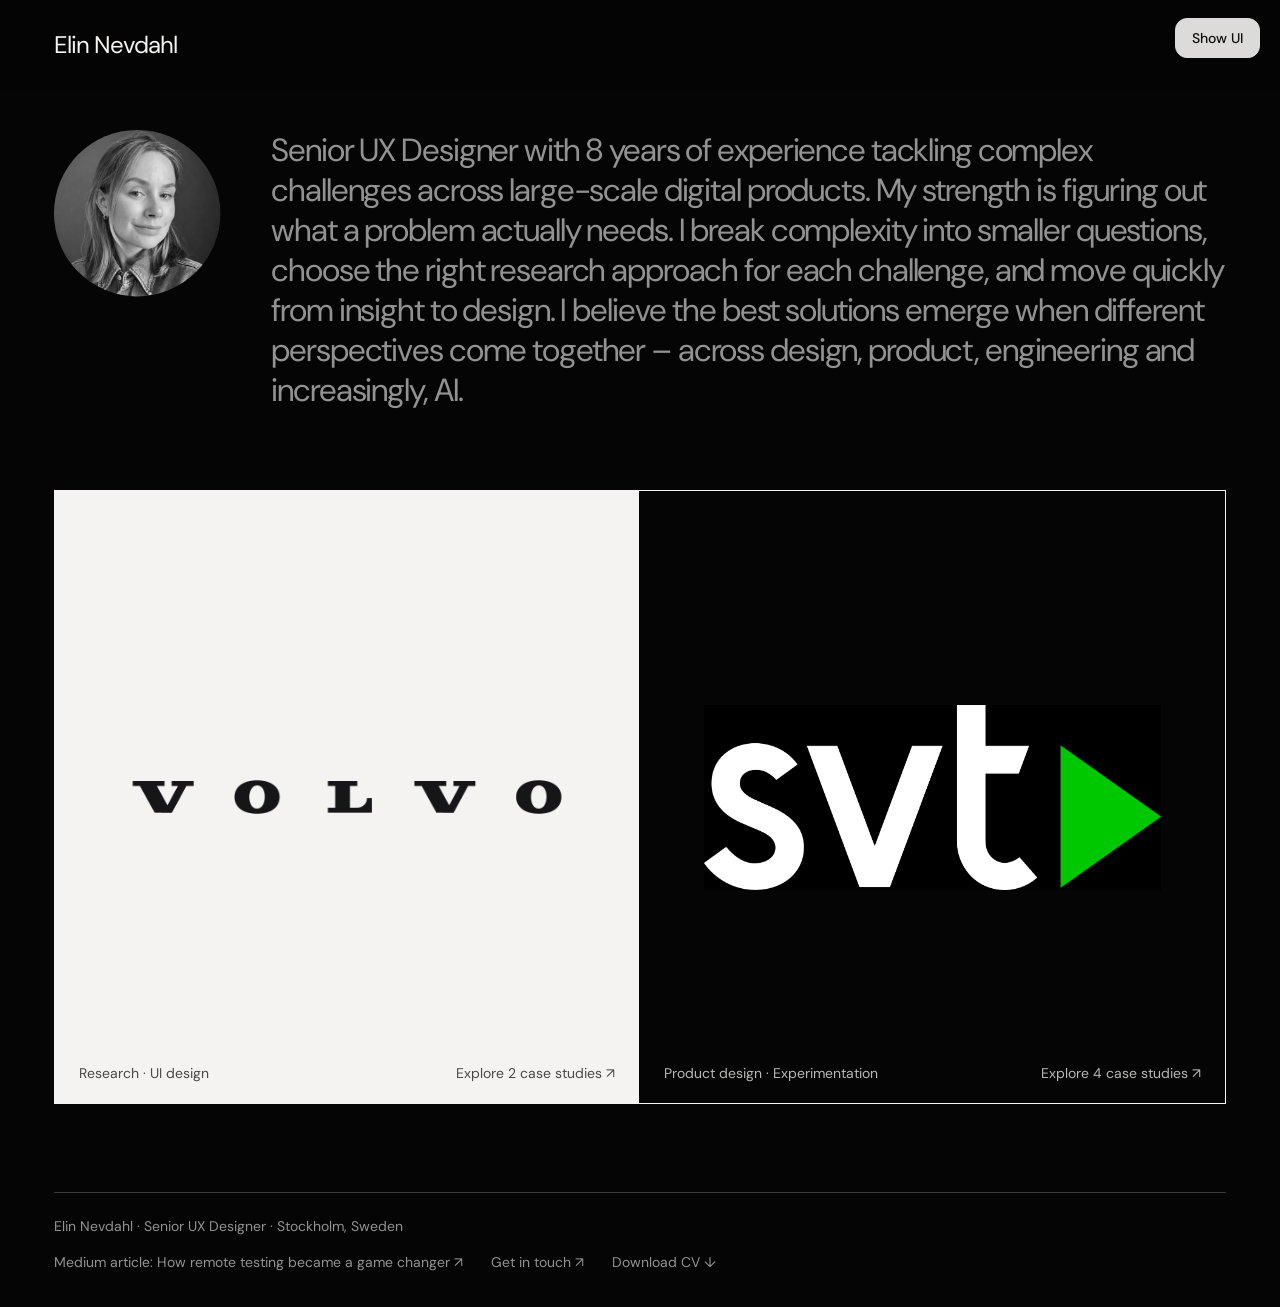
==== index.html @ b466ad53 "Add portfolio" ====
<!doctype html>
<html lang="en">
<head>
  <meta charset="utf-8" />
  <meta name="viewport" content="width=device-width, initial-scale=1" />
  <meta name="theme-color" content="#050505" />
  <title>Elin Nevdahl — Senior UX Designer</title>
  <link rel="stylesheet" href="styles.css" />
</head>
<body>
  <header class="site-header"><a class="wordmark" href="index.html"><span>Elin Nevdahl</span></a><button class="ui-toggle" type="button" aria-pressed="false">Show UI</button></header>
  <main class="home page-shell">
    <section class="intro">
      <p>Senior UX Designer with 8 years of experience tackling complex challenges across large-scale digital products. My strength is figuring out what a problem actually needs. I break complexity into smaller questions, choose the right research approach for each challenge, and move quickly from insight to design. I believe the best solutions emerge when different perspectives come together – across design, product, engineering and increasingly, AI.</p>
      <img class="home-portrait" src="assets/elin-home.jpg" alt="Elin Nevdahl" />
    </section>
    <section class="project-links" aria-label="Selected work">
      <a class="brand-panel volvo-brand" href="volvo.html"><img class="brand-logo volvo-home-logo" src="assets/home/volvo-logo.png" alt="Volvo" /><span class="panel-caption">Research · UI design <span>Explore 2 case studies ↗</span></span></a>
      <a class="brand-panel svt-brand" href="svt.html"><img class="brand-logo svt-home-logo" src="assets/home/svtplay-logo.png" alt="SVT Play" /><span class="panel-caption">Product design · Experimentation <span>Explore 4 case studies ↗</span></span></a>
    </section>
    <footer class="footer home-footer">
      <div class="footer-identity"><span>Elin Nevdahl · Senior UX Designer · Stockholm, Sweden</span></div>
      <nav class="footer-links" aria-label="Contact and resources"><a href="https://medium.com/the-svt-tech-blog/how-remote-testing-became-a-game-changer-484bf9a98657" target="_blank" rel="noopener noreferrer">Medium article: How remote testing became a game changer ↗</a><a href="mailto:elinvnevdahl@gmail.com">Get in touch ↗</a><a href="assets/elin_nevdahl_cv.pdf" download>Download CV ↓</a></nav>
    </footer>
  </main>
  <script src="script.js"></script>
</body>
</html>
---- styles.css ----
@import url('https://fonts.googleapis.com/css2?family=DM+Sans:wght@400;500;600;700&display=swap');

:root {
  color-scheme: dark;
  --color-page: #050505;
  --color-text: #f5f4f2;
  --color-text-muted: #929292;
  --color-divider: #393939;
  --color-surface-light: #f4f3f1;
  --color-text-on-light: #101010;

  --font-sans: 'DM Sans', Arial, sans-serif;
  --page-gutter: clamp(20px, 4.2vw, 82px);
  --page-max: 1920px;
  --copy-max: 1320px;
  --header-height: 90px;

  --type-label: 12px;
  --type-ui: 14px;
  --type-body: 16px;
  --type-step-copy: 14px;
  --type-step-title: 16px;
  --type-wordmark: 24px;
  --type-lead: 32px;
  --type-section: 32px;
  --type-case-title: 48px;
  --type-debug: 0.625rem;

  --space-page-top: calc(var(--header-height) + var(--space-5));
  --space-1: 8px;
  --space-2: 16px;
  --space-3: 24px;
  --space-4: 32px;
  --space-5: 40px;
  --space-6: 56px;
  --space-7: 64px;
  --space-8: 88px;

  font-family: var(--font-sans);
  background: var(--color-page);
  color: var(--color-text);
  font-synthesis: none;
  text-rendering: optimizeLegibility;
}

* { box-sizing: border-box; }
html { scroll-behavior: smooth; scroll-padding-top: 100px; }
body { margin: 0; background: var(--color-page); font-size: var(--type-body); line-height: 1.5; }
a { color: inherit; }

.site-header {
  position: fixed;
  inset: 0 0 auto;
  z-index: 10;
  display: flex;
  align-items: center;
  justify-content: space-between;
  height: var(--header-height);
  padding: 0 var(--page-gutter);
  background: rgb(5 5 5 / 82%);
  backdrop-filter: blur(14px);
  -webkit-backdrop-filter: blur(14px);
}
.wordmark {
  display: inline-flex;
  align-items: center;
  gap: 11px;
  color: var(--color-text);
  font-size: var(--type-wordmark);
  letter-spacing: -0.04em;
  text-decoration: none;
}
.wordmark:focus-visible { outline: 2px solid var(--color-text); outline-offset: 5px; border-radius: 2px; }
.header-avatar {
  display: block;
  width: 38px;
  height: 38px;
  flex: 0 0 auto;
  object-fit: cover;
  border: 1px solid var(--color-divider);
  border-radius: 50%;
  filter: grayscale(1);
  clip-path: circle(46% at 50% 50%);
  transform: scale(1.087);
}
.ui-toggle {
  position: fixed;
  top: 18px;
  right: 20px;
  z-index: 20;
  padding: 10px 16px;
  border: 1px solid var(--color-surface-light);
  border-radius: 12px;
  background: var(--color-surface-light);
  color: var(--color-text-on-light);
  font: 500 var(--type-ui) var(--font-sans);
  cursor: pointer;
  opacity: .9;
}

.page-shell { width: 100%; max-width: var(--page-max); margin: 0 auto; padding-inline: var(--page-gutter); }
.home { padding-top: var(--space-page-top); }
.home .intro {
  display: flex;
  align-items: flex-start;
  gap: clamp(24px, 4vw, 64px);
  padding-bottom: clamp(56px, 8vw, 80px);
}
.home .intro p, .case-intro {
  max-width: 1650px;
  margin: 0;
  color: var(--color-text-muted);
  font-size: var(--type-lead);
  font-weight: 400;
  line-height: 1.25;
  letter-spacing: -0.035em;
}
.home .intro p { flex: 1; min-width: 0; }
.home-portrait {
  order: -1;
  display: block;
  width: clamp(132px, 13vw, 180px);
  height: clamp(132px, 13vw, 180px);
  flex: 0 0 auto;
  object-fit: cover;
  object-position: center 65%;
  border: 0;
  border-radius: 50%;
  filter: grayscale(1);
  clip-path: circle(46% at 50% 50%);
  transform: scale(1.087);
}
.project-links {
  display: grid;
  grid-template-columns: repeat(2, minmax(0, 1fr));
  min-height: clamp(300px, 48vw, 730px);
  border: 1px solid var(--color-text);
}
.brand-panel {
  position: relative;
  display: flex;
  min-height: 300px;
  align-items: center;
  justify-content: center;
  overflow: hidden;
  text-decoration: none;
  transition: filter .25s ease;
}
.brand-panel:hover { filter: brightness(.88); }
.volvo-brand { border-right: 1px solid var(--color-page); background: var(--color-surface-light); color: var(--color-text-on-light); }
.svt-brand { background: var(--color-page); color: var(--color-text); }
.brand-logo { display: block; width: min(82%, 760px); max-height: 58%; height: auto; object-fit: contain; }
.volvo-home-logo { width: min(78%, 760px); max-height: none; aspect-ratio: 5 / 1; object-fit: cover; object-position: center 50%; }
.svt-home-logo { width: min(78%, 760px); }
.panel-caption {
  position: absolute;
  right: 24px;
  bottom: 20px;
  left: 24px;
  display: flex;
  justify-content: space-between;
  gap: var(--space-2);
  font-size: var(--type-ui);
  line-height: 1.4;
  opacity: .75;
}

.case-page, .svt-page { padding-top: var(--space-page-top); }
.case-intro { max-width: 1600px; }
.case-nav {
  display: flex;
  flex-wrap: wrap;
  gap: var(--space-1);
  margin: var(--space-4) 0 var(--space-7);
}
.case-nav a {
  padding: 10px 14px;
  border: 1px solid var(--color-divider);
  border-radius: 6px;
  color: var(--color-text);
  font-size: var(--type-ui);
  line-height: 1.4;
  text-decoration: none;
  transition: background .2s ease, color .2s ease;
}
.case-nav a:hover { background: var(--color-surface-light); color: var(--color-text-on-light); }
.case-section, .svt-case { display: flow-root; scroll-margin-top: 110px; }
.case-section { margin-bottom: var(--space-8); }
.case-heading { margin-bottom: var(--space-4); }
.eyebrow {
  display: block;
  color: var(--color-text);
  font-size: var(--type-label);
  font-weight: 600;
  line-height: 1.3;
  letter-spacing: .08em;
  text-transform: uppercase;
}
.case-heading h1, .case-heading h2 {
  max-width: 1300px;
  margin: var(--space-1) 0 0;
  font-size: var(--type-case-title);
  font-weight: 400;
  line-height: 1.05;
  letter-spacing: -.045em;
}
.svt-page .case-intro { max-width: 1600px; }
.svt-nav { margin: var(--space-4) 0 var(--space-7); }
.svt-case { margin: 0 0 var(--space-8); }
.svt-case > .eyebrow + h1, .svt-case > .eyebrow + h2 {
  margin: var(--space-1) 0 var(--space-4);
  font-size: var(--type-case-title);
  font-weight: 400;
  line-height: 1.05;
  letter-spacing: -.04em;
}

.copy-block { max-width: var(--copy-max); margin: 0 0 var(--space-5); }
.copy-block p, .steps p, .progress-note p { margin: 0; }
.copy-block p {
  margin-top: var(--space-2);
  font-size: var(--type-body);
  line-height: 1.5;
}
.copy-block p + p { margin-top: var(--space-2); }
.copy-block h2, .copy-block h3, .process-block > h2, .process-block > h3 {
  margin: var(--space-1) 0 var(--space-2);
  font-size: var(--type-section);
  font-weight: 400;
  line-height: 1.15;
  letter-spacing: -.035em;
}
.process-block { margin: 0 0 var(--space-6); }
.process-block > .eyebrow + h2, .process-block > .eyebrow + h3 { margin-top: var(--space-1); }
.process-block > h2, .process-block > h3 { margin-bottom: var(--space-3); }
.steps {
  display: grid;
  gap: var(--space-3);
  padding-top: var(--space-2);
  border-top: 1px solid var(--color-divider);
}
.steps.five { grid-template-columns: repeat(5, minmax(0, 1fr)); }
.steps.four { grid-template-columns: repeat(4, minmax(0, 1fr)); }
.steps article > span { color: var(--color-text-muted); font-size: var(--type-ui); line-height: 1.4; }
.steps h3 { margin: var(--space-1) 0 8px; font-size: var(--type-step-title); font-weight: 600; line-height: 1.2; }
.steps p { color: var(--color-text); font-size: var(--type-step-copy); line-height: 1.45; }
.media-figure { margin: 0 0 var(--space-5); }
.project-image { display: block; max-width: 100%; height: auto; border-radius: 8px; }
.hero-project-image {
  width: min(80%, 1210px);
  aspect-ratio: 1586 / 992;
  object-fit: cover;
}
.wide-project-image { width: min(90%, 1400px); }
.diagram-project-image { width: min(64%, 960px); }
.metric-project-image { width: min(58%, 820px); }
.svt-image { width: min(72%, 1000px); }
.signin-image { width: min(58%, 850px); }
.chart-project-image { width: min(65%, 900px); }
.journey-project-image { width: min(55%, 720px); }
.media-figure figcaption, .caption { color: var(--color-text-muted); font-size: var(--type-label); line-height: 1.3; }
.media-figure figcaption { margin-top: 12px; }
.desktop-device {
  position: relative;
  width: min(58%, 850px);
  aspect-ratio: 16 / 9;
  background: url("assets/svtplay/svtplay-01.png") right bottom / 178% auto no-repeat;
}
.desktop-device::before {
  position: absolute;
  top: 0;
  left: 0;
  z-index: 1;
  width: 10.5%;
  height: 87%;
  background: var(--color-page);
  content: "";
}
.desktop-wireframe {
  position: absolute;
  top: 3.5%;
  right: 10.5%;
  bottom: 12.5%;
  left: 11.5%;
  overflow: hidden;
  border-radius: 5px 5px 2px 2px;
  background: #050505;
}
.desktop-wireframe:focus-visible { outline: 2px solid var(--color-text-muted); outline-offset: 5px; }
.desktop-wireframe video { display: block; width: 100%; height: 100%; background: #050505; object-fit: contain; }
.desktop-wireframe video::-webkit-media-controls { opacity: 0; transition: opacity .18s ease; }
.desktop-wireframe:hover video::-webkit-media-controls,
.desktop-wireframe:focus-within video::-webkit-media-controls { opacity: 1; }
.caption { margin: 12px 0 var(--space-5); }
.media-figure:has(+ .caption) { margin-bottom: 0; }
.case-section > :last-child, .svt-case > :last-child { margin-bottom: 0; }
.progress-note { max-width: var(--copy-max); margin: var(--space-2) 0 var(--space-5); color: var(--color-text-muted); font-size: var(--type-ui); line-height: 1.45; }
.progress-note strong { display: block; margin-bottom: 6px; color: var(--color-text); font-size: var(--type-label); letter-spacing: .06em; }
.progress-note a { color: var(--color-text); }
.case-resource { margin: var(--space-3) 0 var(--space-5); color: var(--color-text-muted); font-size: var(--type-ui); line-height: 1.45; }
.case-resource a { color: var(--color-text); text-underline-offset: 3px; }
.footer {
  display: flex;
  justify-content: space-between;
  gap: var(--space-3);
  margin-top: var(--space-8);
  padding: 24px 0 34px;
  border-top: 1px solid var(--color-divider);
  color: var(--color-text-muted);
  font-size: var(--type-ui);
  line-height: 1.4;
}
.footer a { color: inherit; text-decoration: none; }
.footer a:hover { color: var(--color-text); }
.home-footer { flex-direction: column; align-items: flex-start; justify-content: flex-start; gap: var(--space-2); }
.footer-identity, .footer-links { display: flex; align-items: center; justify-content: flex-start; gap: 28px; text-align: left; }
.footer-links { flex-wrap: wrap; }

.show-layout * { outline: 1px solid rgb(245 244 242 / 8%); outline-offset: -1px; }
.show-layout .site-header::after {
  position: fixed;
  top: 55px;
  right: 20px;
  color: var(--color-text-muted);
  font-size: var(--type-debug);
  letter-spacing: .1em;
  content: 'LAYOUT GUIDE · GRID';
}
.show-layout .page-shell {
  background-image: linear-gradient(90deg, transparent calc(8.333% - .5px), rgb(245 244 242 / 8%) 8.333%, transparent calc(8.333% + .5px));
  background-size: 12.5% 100%;
}
.just-navigated { animation: flash 1.3s ease; }
@keyframes flash { 50% { box-shadow: 0 0 0 2px var(--color-text-muted); } }

@media (max-width: 800px) {
  .site-header { height: 74px; }
  .header-avatar { width: 32px; height: 32px; }
  :root {
    --type-wordmark: 20px;
    --type-lead: 22px;
    --type-section: 24px;
    --type-case-title: 32px;
    --space-4: 24px;
    --space-5: 24px;
    --space-6: 32px;
    --space-7: 40px;
    --space-8: 56px;
    --header-height: 74px;
  }
  .home .intro { gap: 18px; padding-bottom: var(--space-6); }
  .home-portrait { width: clamp(76px, 20vw, 102px); height: clamp(76px, 20vw, 102px); }
  .project-links { grid-template-columns: 1fr; min-height: 0; }
  .brand-panel { min-height: 58vw; }
  .volvo-brand { border-right: 0; border-bottom: 1px solid var(--color-page); }
  .panel-caption { right: 14px; left: 14px; }
  .case-nav { margin-bottom: 40px; }
  .case-section, .svt-case { scroll-margin-top: 92px; }
  .case-section, .svt-case { margin-bottom: 64px; }
  .case-heading h1, .case-heading h2,
  .svt-case > .eyebrow + h1, .svt-case > .eyebrow + h2 { font-size: var(--type-case-title); }
  .hero-project-image, .wide-project-image, .diagram-project-image, .metric-project-image, .svt-image, .signin-image, .chart-project-image, .journey-project-image { width: 100%; }
  .desktop-device { width: 100%; }
  .steps.five, .steps.four { grid-template-columns: repeat(2, minmax(0, 1fr)); }
  .footer { flex-wrap: wrap; margin-top: 56px; }
  .footer-identity, .footer-links { gap: 12px 20px; }
}

@media (max-width: 480px) {
  .page-shell { padding-inline: 20px; }
  .home .intro { gap: 14px; }
  .header-avatar { width: 32px; height: 32px; }
  .ui-toggle { top: 12px; right: 12px; padding: 8px 12px; }
  .steps.five, .steps.four { grid-template-columns: 1fr; }
  .steps article { padding-bottom: 14px; border-bottom: 1px solid var(--color-divider); }
  .steps article:last-child { border-bottom: 0; }
  .home-footer { align-items: flex-start; gap: 14px; }
  .footer-identity, .footer-links { align-items: flex-start; gap: 12px 20px; }
  .footer-links { flex-direction: column; }
}
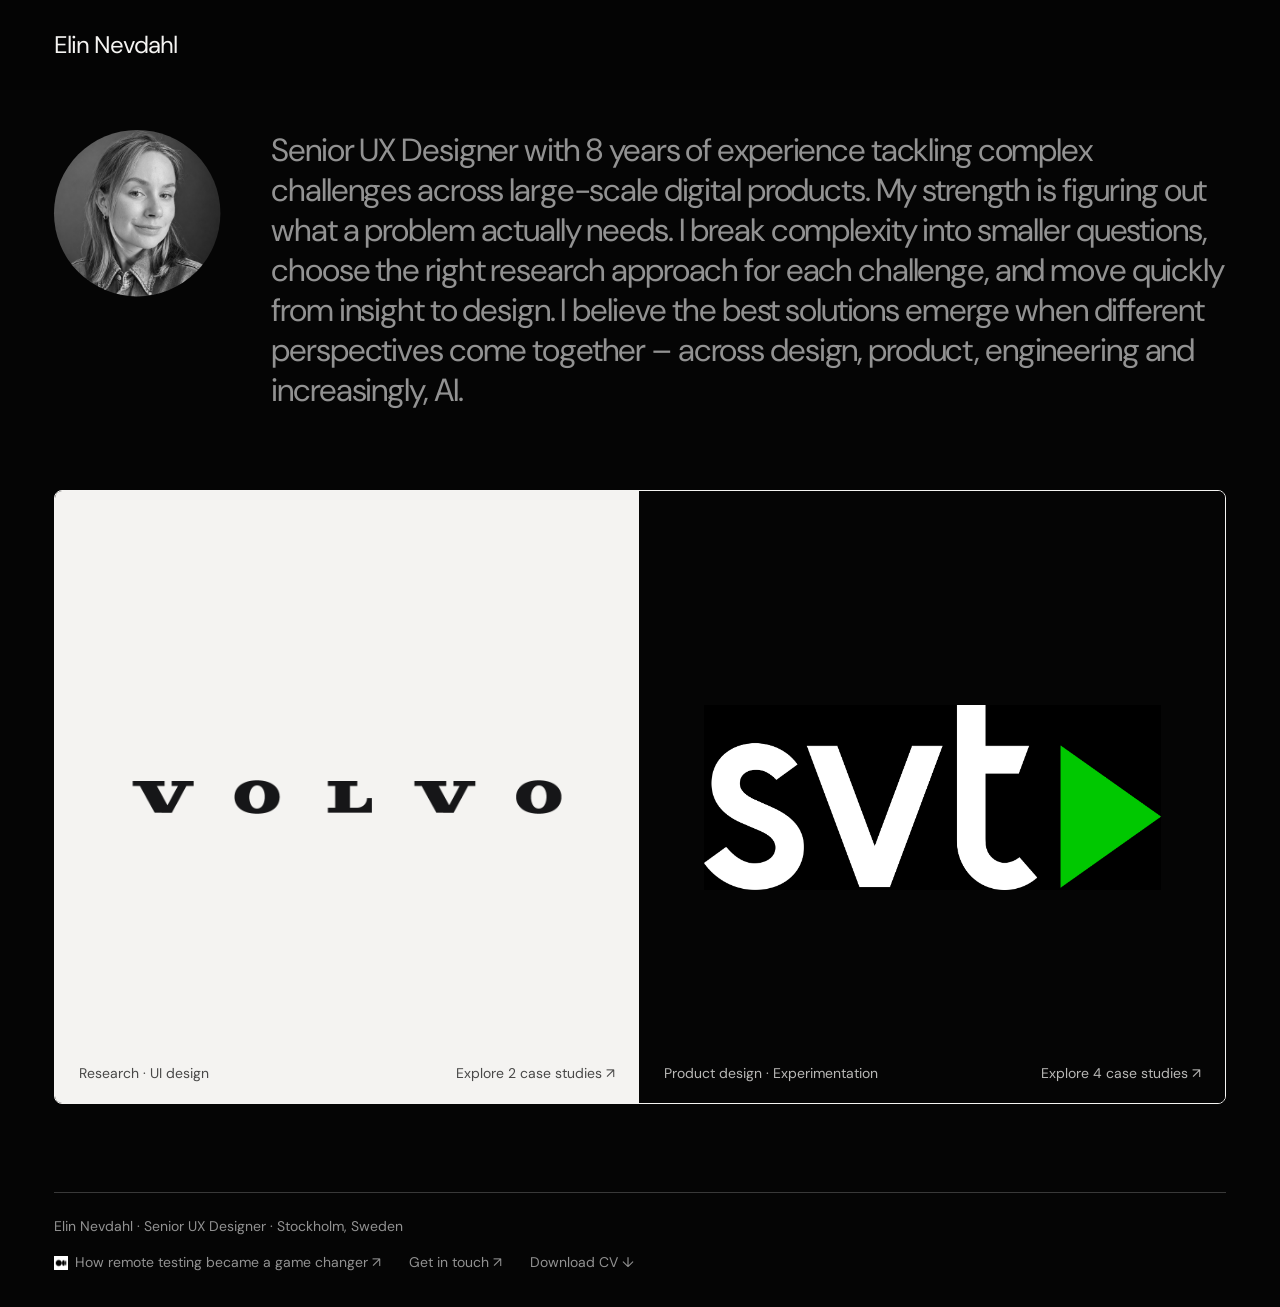
==== commit 327b7b51: "my first commit" ====
--- a/index.html
+++ b/index.html
@@ -8,7 +8,7 @@
   <link rel="stylesheet" href="styles.css" />
 </head>
 <body>
-  <header class="site-header"><a class="wordmark" href="index.html"><span>Elin Nevdahl</span></a><button class="ui-toggle" type="button" aria-pressed="false">Show UI</button></header>
+  <header class="site-header"><a class="wordmark" href="index.html"><span>Elin Nevdahl</span></a></header>
   <main class="home page-shell">
     <section class="intro">
       <p>Senior UX Designer with 8 years of experience tackling complex challenges across large-scale digital products. My strength is figuring out what a problem actually needs. I break complexity into smaller questions, choose the right research approach for each challenge, and move quickly from insight to design. I believe the best solutions emerge when different perspectives come together – across design, product, engineering and increasingly, AI.</p>
@@ -20,7 +20,7 @@
     </section>
     <footer class="footer home-footer">
       <div class="footer-identity"><span>Elin Nevdahl · Senior UX Designer · Stockholm, Sweden</span></div>
-      <nav class="footer-links" aria-label="Contact and resources"><a href="https://medium.com/the-svt-tech-blog/how-remote-testing-became-a-game-changer-484bf9a98657" target="_blank" rel="noopener noreferrer">Medium article: How remote testing became a game changer ↗</a><a href="mailto:elinvnevdahl@gmail.com">Get in touch ↗</a><a href="assets/elin_nevdahl_cv.pdf" download>Download CV ↓</a></nav>
+      <nav class="footer-links" aria-label="Contact and resources"><a class="footer-medium-link" href="https://medium.com/the-svt-tech-blog/how-remote-testing-became-a-game-changer-484bf9a98657" target="_blank" rel="noopener noreferrer"><span class="medium-logo-frame" aria-hidden="true"><img class="medium-logo" src="assets/home/medium-logo.png" alt="" /></span><span>How remote testing became a game changer ↗</span></a><a href="mailto:elinvnevdahl@gmail.com">Get in touch ↗</a><a href="assets/elin_nevdahl_cv.pdf" download>Download CV ↓</a></nav>
     </footer>
   </main>
   <script src="script.js"></script>
--- a/styles.css
+++ b/styles.css
@@ -24,7 +24,6 @@
   --type-lead: 32px;
   --type-section: 32px;
   --type-case-title: 48px;
-  --type-debug: 0.625rem;
 
   --space-page-top: calc(var(--header-height) + var(--space-5));
   --space-1: 8px;
@@ -83,21 +82,6 @@
   clip-path: circle(46% at 50% 50%);
   transform: scale(1.087);
 }
-.ui-toggle {
-  position: fixed;
-  top: 18px;
-  right: 20px;
-  z-index: 20;
-  padding: 10px 16px;
-  border: 1px solid var(--color-surface-light);
-  border-radius: 12px;
-  background: var(--color-surface-light);
-  color: var(--color-text-on-light);
-  font: 500 var(--type-ui) var(--font-sans);
-  cursor: pointer;
-  opacity: .9;
-}
-
 .page-shell { width: 100%; max-width: var(--page-max); margin: 0 auto; padding-inline: var(--page-gutter); }
 .home { padding-top: var(--space-page-top); }
 .home .intro {
@@ -135,6 +119,8 @@
   grid-template-columns: repeat(2, minmax(0, 1fr));
   min-height: clamp(300px, 48vw, 730px);
   border: 1px solid var(--color-text);
+  border-radius: 8px;
+  overflow: hidden;
 }
 .brand-panel {
   position: relative;
@@ -312,24 +298,13 @@
 }
 .footer a { color: inherit; text-decoration: none; }
 .footer a:hover { color: var(--color-text); }
+.footer-medium-link { display: inline-flex; align-items: center; gap: 7px; }
+.medium-logo-frame { display: block; width: 1em; height: 1em; flex: 0 0 auto; background: var(--color-surface-light); }
+.medium-logo { display: block; width: 100%; height: 100%; filter: invert(1); }
 .home-footer { flex-direction: column; align-items: flex-start; justify-content: flex-start; gap: var(--space-2); }
 .footer-identity, .footer-links { display: flex; align-items: center; justify-content: flex-start; gap: 28px; text-align: left; }
 .footer-links { flex-wrap: wrap; }
 
-.show-layout * { outline: 1px solid rgb(245 244 242 / 8%); outline-offset: -1px; }
-.show-layout .site-header::after {
-  position: fixed;
-  top: 55px;
-  right: 20px;
-  color: var(--color-text-muted);
-  font-size: var(--type-debug);
-  letter-spacing: .1em;
-  content: 'LAYOUT GUIDE · GRID';
-}
-.show-layout .page-shell {
-  background-image: linear-gradient(90deg, transparent calc(8.333% - .5px), rgb(245 244 242 / 8%) 8.333%, transparent calc(8.333% + .5px));
-  background-size: 12.5% 100%;
-}
 .just-navigated { animation: flash 1.3s ease; }
 @keyframes flash { 50% { box-shadow: 0 0 0 2px var(--color-text-muted); } }
 
@@ -370,7 +345,6 @@
   .page-shell { padding-inline: 20px; }
   .home .intro { gap: 14px; }
   .header-avatar { width: 32px; height: 32px; }
-  .ui-toggle { top: 12px; right: 12px; padding: 8px 12px; }
   .steps.five, .steps.four { grid-template-columns: 1fr; }
   .steps article { padding-bottom: 14px; border-bottom: 1px solid var(--color-divider); }
   .steps article:last-child { border-bottom: 0; }
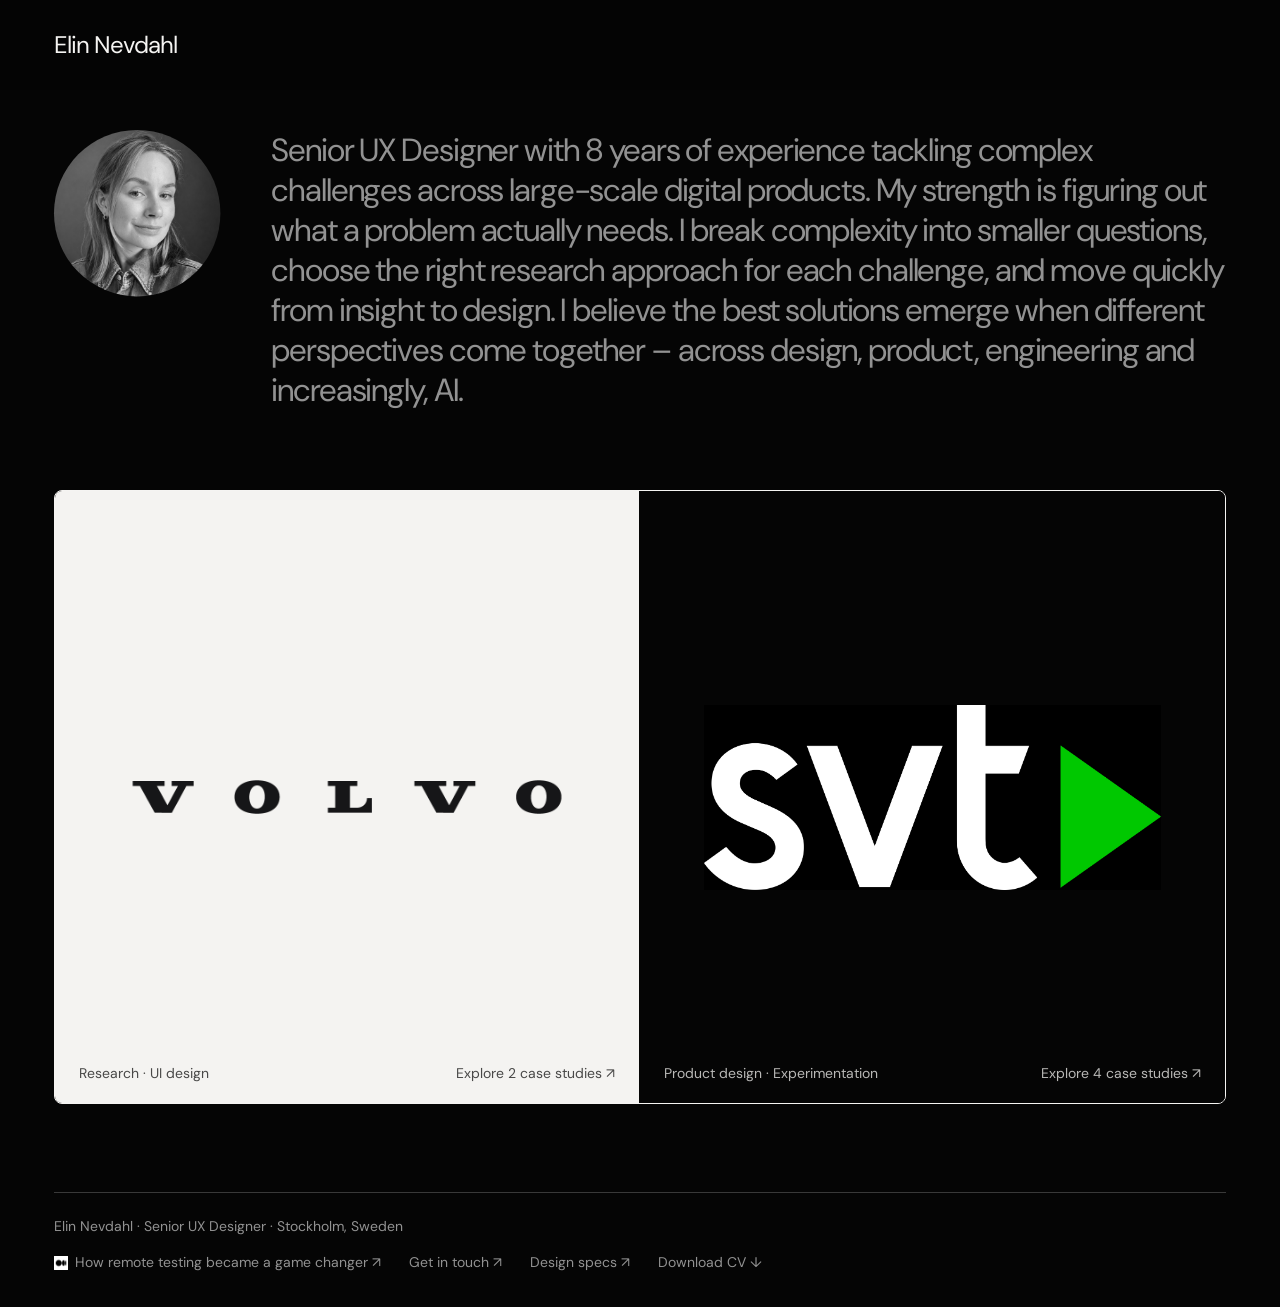
==== commit f9346ed1: "content changes and design specs added in the footer" ====
--- a/index.html
+++ b/index.html
@@ -1,5 +1,6 @@
 <!doctype html>
 <html lang="en">
+
 <head>
   <meta charset="utf-8" />
   <meta name="viewport" content="width=device-width, initial-scale=1" />
@@ -7,22 +8,37 @@
   <title>Elin Nevdahl — Senior UX Designer</title>
   <link rel="stylesheet" href="styles.css" />
 </head>
+
 <body>
   <header class="site-header"><a class="wordmark" href="index.html"><span>Elin Nevdahl</span></a></header>
   <main class="home page-shell">
     <section class="intro">
-      <p>Senior UX Designer with 8 years of experience tackling complex challenges across large-scale digital products. My strength is figuring out what a problem actually needs. I break complexity into smaller questions, choose the right research approach for each challenge, and move quickly from insight to design. I believe the best solutions emerge when different perspectives come together – across design, product, engineering and increasingly, AI.</p>
+      <p>Senior UX Designer with 8 years of experience tackling complex challenges across large-scale digital products.
+        My strength is figuring out what a problem actually needs. I break complexity into smaller questions, choose the
+        right research approach for each challenge, and move quickly from insight to design. I believe the best
+        solutions emerge when different perspectives come together – across design, product, engineering and
+        increasingly, AI.</p>
       <img class="home-portrait" src="assets/elin-home.jpg" alt="Elin Nevdahl" />
     </section>
     <section class="project-links" aria-label="Selected work">
-      <a class="brand-panel volvo-brand" href="volvo.html"><img class="brand-logo volvo-home-logo" src="assets/home/volvo-logo.png" alt="Volvo" /><span class="panel-caption">Research · UI design <span>Explore 2 case studies ↗</span></span></a>
-      <a class="brand-panel svt-brand" href="svt.html"><img class="brand-logo svt-home-logo" src="assets/home/svtplay-logo.png" alt="SVT Play" /><span class="panel-caption">Product design · Experimentation <span>Explore 4 case studies ↗</span></span></a>
+      <a class="brand-panel volvo-brand" href="volvo.html"><img class="brand-logo volvo-home-logo"
+          src="assets/home/volvo-logo.png" alt="Volvo" /><span class="panel-caption">Research · UI design <span>Explore
+            2 case studies ↗</span></span></a>
+      <a class="brand-panel svt-brand" href="svt.html"><img class="brand-logo svt-home-logo"
+          src="assets/home/svtplay-logo.png" alt="SVT Play" /><span class="panel-caption">Product design ·
+          Experimentation <span>Explore 4 case studies ↗</span></span></a>
     </section>
     <footer class="footer home-footer">
       <div class="footer-identity"><span>Elin Nevdahl · Senior UX Designer · Stockholm, Sweden</span></div>
-      <nav class="footer-links" aria-label="Contact and resources"><a class="footer-medium-link" href="https://medium.com/the-svt-tech-blog/how-remote-testing-became-a-game-changer-484bf9a98657" target="_blank" rel="noopener noreferrer"><span class="medium-logo-frame" aria-hidden="true"><img class="medium-logo" src="assets/home/medium-logo.png" alt="" /></span><span>How remote testing became a game changer ↗</span></a><a href="mailto:elinvnevdahl@gmail.com">Get in touch ↗</a><a href="assets/elin_nevdahl_cv.pdf" download>Download CV ↓</a></nav>
+      <nav class="footer-links" aria-label="Contact and resources"><a class="footer-medium-link"
+          href="https://medium.com/the-svt-tech-blog/how-remote-testing-became-a-game-changer-484bf9a98657"
+          target="_blank" rel="noopener noreferrer"><span class="medium-logo-frame" aria-hidden="true"><img
+              class="medium-logo" src="assets/home/medium-logo.png" alt="" /></span><span>How remote testing became a
+            game changer ↗</span></a><a href="mailto:elinvnevdahl@gmail.com">Get in touch ↗</a><a
+          href="design-specs.html">Design specs ↗</a><a href="assets/elin_nevdahl_cv.pdf" download>Download CV ↓</a></nav>
     </footer>
   </main>
   <script src="script.js"></script>
 </body>
+
 </html>
--- a/styles.css
+++ b/styles.css
@@ -42,10 +42,25 @@
   text-rendering: optimizeLegibility;
 }
 
-* { box-sizing: border-box; }
-html { scroll-behavior: smooth; scroll-padding-top: 100px; }
-body { margin: 0; background: var(--color-page); font-size: var(--type-body); line-height: 1.5; }
-a { color: inherit; }
+* {
+  box-sizing: border-box;
+}
+
+html {
+  scroll-behavior: smooth;
+  scroll-padding-top: 100px;
+}
+
+body {
+  margin: 0;
+  background: var(--color-page);
+  font-size: var(--type-body);
+  line-height: 1.5;
+}
+
+a {
+  color: inherit;
+}
 
 .site-header {
   position: fixed;
@@ -60,6 +75,7 @@
   backdrop-filter: blur(14px);
   -webkit-backdrop-filter: blur(14px);
 }
+
 .wordmark {
   display: inline-flex;
   align-items: center;
@@ -69,7 +85,13 @@
   letter-spacing: -0.04em;
   text-decoration: none;
 }
-.wordmark:focus-visible { outline: 2px solid var(--color-text); outline-offset: 5px; border-radius: 2px; }
+
+.wordmark:focus-visible {
+  outline: 2px solid var(--color-text);
+  outline-offset: 5px;
+  border-radius: 2px;
+}
+
 .header-avatar {
   display: block;
   width: 38px;
@@ -82,15 +104,27 @@
   clip-path: circle(46% at 50% 50%);
   transform: scale(1.087);
 }
-.page-shell { width: 100%; max-width: var(--page-max); margin: 0 auto; padding-inline: var(--page-gutter); }
-.home { padding-top: var(--space-page-top); }
+
+.page-shell {
+  width: 100%;
+  max-width: var(--page-max);
+  margin: 0 auto;
+  padding-inline: var(--page-gutter);
+}
+
+.home {
+  padding-top: var(--space-page-top);
+}
+
 .home .intro {
   display: flex;
   align-items: flex-start;
   gap: clamp(24px, 4vw, 64px);
   padding-bottom: clamp(56px, 8vw, 80px);
 }
-.home .intro p, .case-intro {
+
+.home .intro p,
+.case-intro {
   max-width: 1650px;
   margin: 0;
   color: var(--color-text-muted);
@@ -99,7 +133,12 @@
   line-height: 1.25;
   letter-spacing: -0.035em;
 }
-.home .intro p { flex: 1; min-width: 0; }
+
+.home .intro p {
+  flex: 1;
+  min-width: 0;
+}
+
 .home-portrait {
   order: -1;
   display: block;
@@ -114,6 +153,7 @@
   clip-path: circle(46% at 50% 50%);
   transform: scale(1.087);
 }
+
 .project-links {
   display: grid;
   grid-template-columns: repeat(2, minmax(0, 1fr));
@@ -122,6 +162,7 @@
   border-radius: 8px;
   overflow: hidden;
 }
+
 .brand-panel {
   position: relative;
   display: flex;
@@ -132,12 +173,42 @@
   text-decoration: none;
   transition: filter .25s ease;
 }
-.brand-panel:hover { filter: brightness(.88); }
-.volvo-brand { border-right: 1px solid var(--color-page); background: var(--color-surface-light); color: var(--color-text-on-light); }
-.svt-brand { background: var(--color-page); color: var(--color-text); }
-.brand-logo { display: block; width: min(82%, 760px); max-height: 58%; height: auto; object-fit: contain; }
-.volvo-home-logo { width: min(78%, 760px); max-height: none; aspect-ratio: 5 / 1; object-fit: cover; object-position: center 50%; }
-.svt-home-logo { width: min(78%, 760px); }
+
+.brand-panel:hover {
+  filter: brightness(.88);
+}
+
+.volvo-brand {
+  border-right: 1px solid var(--color-page);
+  background: var(--color-surface-light);
+  color: var(--color-text-on-light);
+}
+
+.svt-brand {
+  background: var(--color-page);
+  color: var(--color-text);
+}
+
+.brand-logo {
+  display: block;
+  width: min(82%, 760px);
+  max-height: 58%;
+  height: auto;
+  object-fit: contain;
+}
+
+.volvo-home-logo {
+  width: min(78%, 760px);
+  max-height: none;
+  aspect-ratio: 5 / 1;
+  object-fit: cover;
+  object-position: center 50%;
+}
+
+.svt-home-logo {
+  width: min(78%, 760px);
+}
+
 .panel-caption {
   position: absolute;
   right: 24px;
@@ -151,14 +222,22 @@
   opacity: .75;
 }
 
-.case-page, .svt-page { padding-top: var(--space-page-top); }
-.case-intro { max-width: 1600px; }
+.case-page,
+.svt-page {
+  padding-top: var(--space-page-top);
+}
+
+.case-intro {
+  max-width: 1600px;
+}
+
 .case-nav {
   display: flex;
   flex-wrap: wrap;
   gap: var(--space-1);
   margin: var(--space-4) 0 var(--space-7);
 }
+
 .case-nav a {
   padding: 10px 14px;
   border: 1px solid var(--color-divider);
@@ -169,10 +248,26 @@
   text-decoration: none;
   transition: background .2s ease, color .2s ease;
 }
-.case-nav a:hover { background: var(--color-surface-light); color: var(--color-text-on-light); }
-.case-section, .svt-case { display: flow-root; scroll-margin-top: 110px; }
-.case-section { margin-bottom: var(--space-8); }
-.case-heading { margin-bottom: var(--space-4); }
+
+.case-nav a:hover {
+  background: var(--color-surface-light);
+  color: var(--color-text-on-light);
+}
+
+.case-section,
+.svt-case {
+  display: flow-root;
+  scroll-margin-top: 110px;
+}
+
+.case-section {
+  margin-bottom: var(--space-8);
+}
+
+.case-heading {
+  margin-bottom: var(--space-4);
+}
+
 .eyebrow {
   display: block;
   color: var(--color-text);
@@ -182,7 +277,9 @@
   letter-spacing: .08em;
   text-transform: uppercase;
 }
-.case-heading h1, .case-heading h2 {
+
+.case-heading h1,
+.case-heading h2 {
   max-width: 1300px;
   margin: var(--space-1) 0 0;
   font-size: var(--type-case-title);
@@ -190,10 +287,21 @@
   line-height: 1.05;
   letter-spacing: -.045em;
 }
-.svt-page .case-intro { max-width: 1600px; }
-.svt-nav { margin: var(--space-4) 0 var(--space-7); }
-.svt-case { margin: 0 0 var(--space-8); }
-.svt-case > .eyebrow + h1, .svt-case > .eyebrow + h2 {
+
+.svt-page .case-intro {
+  max-width: 1600px;
+}
+
+.svt-nav {
+  margin: var(--space-4) 0 var(--space-7);
+}
+
+.svt-case {
+  margin: 0 0 var(--space-8);
+}
+
+.svt-case>.eyebrow+h1,
+.svt-case>.eyebrow+h2 {
   margin: var(--space-1) 0 var(--space-4);
   font-size: var(--type-case-title);
   font-weight: 400;
@@ -201,57 +309,149 @@
   letter-spacing: -.04em;
 }
 
-.copy-block { max-width: var(--copy-max); margin: 0 0 var(--space-5); }
-.copy-block p, .steps p, .progress-note p { margin: 0; }
+.copy-block {
+  max-width: var(--copy-max);
+  margin: 0 0 var(--space-5);
+}
+
+.copy-block p,
+.steps p,
+.progress-note p {
+  margin: 0;
+}
+
 .copy-block p {
   margin-top: var(--space-2);
   font-size: var(--type-body);
   line-height: 1.5;
 }
-.copy-block p + p { margin-top: var(--space-2); }
-.copy-block h2, .copy-block h3, .process-block > h2, .process-block > h3 {
+
+.copy-block p+p {
+  margin-top: var(--space-2);
+}
+
+.copy-block h2,
+.copy-block h3,
+.process-block>h2,
+.process-block>h3 {
   margin: var(--space-1) 0 var(--space-2);
   font-size: var(--type-section);
   font-weight: 400;
   line-height: 1.15;
   letter-spacing: -.035em;
 }
-.process-block { margin: 0 0 var(--space-6); }
-.process-block > .eyebrow + h2, .process-block > .eyebrow + h3 { margin-top: var(--space-1); }
-.process-block > h2, .process-block > h3 { margin-bottom: var(--space-3); }
+
+.process-block {
+  margin: 0 0 var(--space-6);
+}
+
+.process-block>.eyebrow+h2,
+.process-block>.eyebrow+h3 {
+  margin-top: var(--space-1);
+}
+
+.process-block>h2,
+.process-block>h3 {
+  margin-bottom: var(--space-3);
+}
+
 .steps {
   display: grid;
   gap: var(--space-3);
   padding-top: var(--space-2);
   border-top: 1px solid var(--color-divider);
 }
-.steps.five { grid-template-columns: repeat(5, minmax(0, 1fr)); }
-.steps.four { grid-template-columns: repeat(4, minmax(0, 1fr)); }
-.steps article > span { color: var(--color-text-muted); font-size: var(--type-ui); line-height: 1.4; }
-.steps h3 { margin: var(--space-1) 0 8px; font-size: var(--type-step-title); font-weight: 600; line-height: 1.2; }
-.steps p { color: var(--color-text); font-size: var(--type-step-copy); line-height: 1.45; }
-.media-figure { margin: 0 0 var(--space-5); }
-.project-image { display: block; max-width: 100%; height: auto; border-radius: 8px; }
+
+.steps.five {
+  grid-template-columns: repeat(5, minmax(0, 1fr));
+}
+
+.steps.four {
+  grid-template-columns: repeat(4, minmax(0, 1fr));
+}
+
+.steps article>span {
+  color: var(--color-text-muted);
+  font-size: var(--type-ui);
+  line-height: 1.4;
+}
+
+.steps h3 {
+  margin: var(--space-1) 0 8px;
+  font-size: var(--type-step-title);
+  font-weight: 600;
+  line-height: 1.2;
+}
+
+.steps p {
+  color: var(--color-text);
+  font-size: var(--type-step-copy);
+  line-height: 1.45;
+}
+
+.media-figure {
+  margin: 0 0 var(--space-5);
+}
+
+.project-image {
+  display: block;
+  max-width: 100%;
+  height: auto;
+  border-radius: 8px;
+}
+
 .hero-project-image {
   width: min(80%, 1210px);
   aspect-ratio: 1586 / 992;
   object-fit: cover;
 }
-.wide-project-image { width: min(90%, 1400px); }
-.diagram-project-image { width: min(64%, 960px); }
-.metric-project-image { width: min(58%, 820px); }
-.svt-image { width: min(72%, 1000px); }
-.signin-image { width: min(58%, 850px); }
-.chart-project-image { width: min(65%, 900px); }
-.journey-project-image { width: min(55%, 720px); }
-.media-figure figcaption, .caption { color: var(--color-text-muted); font-size: var(--type-label); line-height: 1.3; }
-.media-figure figcaption { margin-top: 12px; }
+
+.wide-project-image {
+  width: min(90%, 1400px);
+}
+
+.diagram-project-image {
+  width: min(64%, 960px);
+}
+
+.metric-project-image {
+  width: min(58%, 820px);
+}
+
+.svt-image {
+  width: min(72%, 1000px);
+}
+
+.signin-image {
+  width: min(58%, 850px);
+}
+
+.chart-project-image {
+  width: min(65%, 900px);
+}
+
+.journey-project-image {
+  width: min(55%, 720px);
+}
+
+.media-figure figcaption,
+.caption {
+  color: var(--color-text-muted);
+  font-size: var(--type-label);
+  line-height: 1.3;
+}
+
+.media-figure figcaption {
+  margin-top: 12px;
+}
+
 .desktop-device {
   position: relative;
   width: min(58%, 850px);
   aspect-ratio: 16 / 9;
   background: url("assets/svtplay/svtplay-01.png") right bottom / 178% auto no-repeat;
 }
+
 .desktop-device::before {
   position: absolute;
   top: 0;
@@ -262,6 +462,7 @@
   background: var(--color-page);
   content: "";
 }
+
 .desktop-wireframe {
   position: absolute;
   top: 3.5%;
@@ -272,19 +473,75 @@
   border-radius: 5px 5px 2px 2px;
   background: #050505;
 }
-.desktop-wireframe:focus-visible { outline: 2px solid var(--color-text-muted); outline-offset: 5px; }
-.desktop-wireframe video { display: block; width: 100%; height: 100%; background: #050505; object-fit: contain; }
-.desktop-wireframe video::-webkit-media-controls { opacity: 0; transition: opacity .18s ease; }
+
+.desktop-wireframe:focus-visible {
+  outline: 2px solid var(--color-text-muted);
+  outline-offset: 5px;
+}
+
+.desktop-wireframe video {
+  display: block;
+  width: 100%;
+  height: 100%;
+  background: #050505;
+  object-fit: contain;
+}
+
+.desktop-wireframe video::-webkit-media-controls {
+  opacity: 0;
+  transition: opacity .18s ease;
+}
+
 .desktop-wireframe:hover video::-webkit-media-controls,
-.desktop-wireframe:focus-within video::-webkit-media-controls { opacity: 1; }
-.caption { margin: 12px 0 var(--space-5); }
-.media-figure:has(+ .caption) { margin-bottom: 0; }
-.case-section > :last-child, .svt-case > :last-child { margin-bottom: 0; }
-.progress-note { max-width: var(--copy-max); margin: var(--space-2) 0 var(--space-5); color: var(--color-text-muted); font-size: var(--type-ui); line-height: 1.45; }
-.progress-note strong { display: block; margin-bottom: 6px; color: var(--color-text); font-size: var(--type-label); letter-spacing: .06em; }
-.progress-note a { color: var(--color-text); }
-.case-resource { margin: var(--space-3) 0 var(--space-5); color: var(--color-text-muted); font-size: var(--type-ui); line-height: 1.45; }
-.case-resource a { color: var(--color-text); text-underline-offset: 3px; }
+.desktop-wireframe:focus-within video::-webkit-media-controls {
+  opacity: 1;
+}
+
+.caption {
+  margin: 12px 0 var(--space-5);
+}
+
+.media-figure:has(+ .caption) {
+  margin-bottom: 0;
+}
+
+.case-section> :last-child,
+.svt-case> :last-child {
+  margin-bottom: 0;
+}
+
+.progress-note {
+  max-width: var(--copy-max);
+  margin: var(--space-2) 0 var(--space-5);
+  color: var(--color-text-muted);
+  font-size: var(--type-ui);
+  line-height: 1.45;
+}
+
+.progress-note strong {
+  display: block;
+  margin-bottom: 6px;
+  color: var(--color-text);
+  font-size: var(--type-label);
+  letter-spacing: .06em;
+}
+
+.progress-note a {
+  color: var(--color-text);
+}
+
+.case-resource {
+  margin: var(--space-3) 0 var(--space-5);
+  color: var(--color-text-muted);
+  font-size: var(--type-ui);
+  line-height: 1.45;
+}
+
+.case-resource a {
+  color: var(--color-text);
+  text-underline-offset: 3px;
+}
+
 .footer {
   display: flex;
   justify-content: space-between;
@@ -296,21 +553,169 @@
   font-size: var(--type-ui);
   line-height: 1.4;
 }
-.footer a { color: inherit; text-decoration: none; }
-.footer a:hover { color: var(--color-text); }
-.footer-medium-link { display: inline-flex; align-items: center; gap: 7px; }
-.medium-logo-frame { display: block; width: 1em; height: 1em; flex: 0 0 auto; background: var(--color-surface-light); }
-.medium-logo { display: block; width: 100%; height: 100%; filter: invert(1); }
-.home-footer { flex-direction: column; align-items: flex-start; justify-content: flex-start; gap: var(--space-2); }
-.footer-identity, .footer-links { display: flex; align-items: center; justify-content: flex-start; gap: 28px; text-align: left; }
-.footer-links { flex-wrap: wrap; }
-
-.just-navigated { animation: flash 1.3s ease; }
-@keyframes flash { 50% { box-shadow: 0 0 0 2px var(--color-text-muted); } }
+
+.footer a {
+  color: inherit;
+  text-decoration: none;
+}
+
+.footer a:hover {
+  color: var(--color-text);
+}
+
+.footer-medium-link {
+  display: inline-flex;
+  align-items: center;
+  gap: 7px;
+}
+
+.medium-logo-frame {
+  display: block;
+  width: 1em;
+  height: 1em;
+  flex: 0 0 auto;
+  background: var(--color-surface-light);
+}
+
+.medium-logo {
+  display: block;
+  width: 100%;
+  height: 100%;
+  filter: invert(1);
+}
+
+.home-footer {
+  flex-direction: column;
+  align-items: flex-start;
+  justify-content: flex-start;
+  gap: var(--space-2);
+}
+
+.specs-page {
+  padding-top: var(--space-page-top);
+  max-width: 1440px;
+}
+
+.specs-heading {
+  margin-bottom: var(--space-6);
+}
+
+.specs-heading .eyebrow {
+  color: var(--color-text-muted);
+}
+
+.specs-heading h1 {
+  margin: var(--space-1) 0 var(--space-2);
+  font-size: var(--type-case-title);
+  font-weight: 400;
+  line-height: 1.05;
+  letter-spacing: -.045em;
+}
+
+.specs-intro {
+  max-width: 720px;
+  margin: 0;
+  color: var(--color-text-muted);
+  font-size: var(--type-body);
+}
+
+.specs-section {
+  margin-bottom: var(--space-6);
+}
+
+.specs-section h2 {
+  margin: 0 0 var(--space-2);
+  font-size: var(--type-section);
+  font-weight: 400;
+  letter-spacing: -.035em;
+}
+
+.specs-table-wrap {
+  overflow-x: auto;
+  border-top: 1px solid var(--color-divider);
+}
+
+.specs-table {
+  width: 100%;
+  border-collapse: collapse;
+  table-layout: fixed;
+  text-align: left;
+  font-size: var(--type-ui);
+}
+
+.specs-table th:first-child { width: 28%; }
+.specs-table th:nth-child(2) { width: 24%; }
+
+.specs-table th,
+.specs-table td {
+  padding: 12px 16px 12px 0;
+  border-bottom: 1px solid var(--color-divider);
+  vertical-align: top;
+}
+
+.specs-table th {
+  color: var(--color-text-muted);
+  font-family: 'Courier New', monospace;
+  font-size: var(--type-label);
+  font-weight: 400;
+  letter-spacing: .04em;
+  text-transform: uppercase;
+}
+
+.specs-table td:first-child,
+.specs-table td:nth-child(2) {
+  font-family: 'Courier New', monospace;
+  white-space: nowrap;
+}
+
+.specs-color-swatch {
+  display: inline-block;
+  width: 1em;
+  height: 1em;
+  margin-right: 8px;
+  border: 1px solid var(--color-divider);
+  vertical-align: -2px;
+}
+
+.specs-note {
+  margin: var(--space-2) 0 0;
+  color: var(--color-text-muted);
+  font-size: var(--type-label);
+}
+
+.footer-identity,
+.footer-links {
+  display: flex;
+  align-items: center;
+  justify-content: flex-start;
+  gap: 28px;
+  text-align: left;
+}
+
+.footer-links {
+  flex-wrap: wrap;
+}
+
+.just-navigated {
+  animation: flash 1.3s ease;
+}
+
+@keyframes flash {
+  50% {
+    box-shadow: 0 0 0 2px var(--color-text-muted);
+  }
+}
 
 @media (max-width: 800px) {
-  .site-header { height: 74px; }
-  .header-avatar { width: 32px; height: 32px; }
+  .site-header {
+    height: 74px;
+  }
+
+  .header-avatar {
+    width: 32px;
+    height: 32px;
+  }
+
   :root {
     --type-wordmark: 20px;
     --type-lead: 22px;
@@ -323,32 +728,134 @@
     --space-8: 56px;
     --header-height: 74px;
   }
-  .home .intro { gap: 18px; padding-bottom: var(--space-6); }
-  .home-portrait { width: clamp(76px, 20vw, 102px); height: clamp(76px, 20vw, 102px); }
-  .project-links { grid-template-columns: 1fr; min-height: 0; }
-  .brand-panel { min-height: 58vw; }
-  .volvo-brand { border-right: 0; border-bottom: 1px solid var(--color-page); }
-  .panel-caption { right: 14px; left: 14px; }
-  .case-nav { margin-bottom: 40px; }
-  .case-section, .svt-case { scroll-margin-top: 92px; }
-  .case-section, .svt-case { margin-bottom: 64px; }
-  .case-heading h1, .case-heading h2,
-  .svt-case > .eyebrow + h1, .svt-case > .eyebrow + h2 { font-size: var(--type-case-title); }
-  .hero-project-image, .wide-project-image, .diagram-project-image, .metric-project-image, .svt-image, .signin-image, .chart-project-image, .journey-project-image { width: 100%; }
-  .desktop-device { width: 100%; }
-  .steps.five, .steps.four { grid-template-columns: repeat(2, minmax(0, 1fr)); }
-  .footer { flex-wrap: wrap; margin-top: 56px; }
-  .footer-identity, .footer-links { gap: 12px 20px; }
+
+  .home .intro {
+    gap: 18px;
+    padding-bottom: var(--space-6);
+  }
+
+  .home-portrait {
+    width: clamp(76px, 20vw, 102px);
+    height: clamp(76px, 20vw, 102px);
+  }
+
+  .project-links {
+    grid-template-columns: 1fr;
+    min-height: 0;
+  }
+
+  .brand-panel {
+    min-height: 58vw;
+  }
+
+  .volvo-brand {
+    border-right: 0;
+    border-bottom: 1px solid var(--color-page);
+  }
+
+  .panel-caption {
+    right: 14px;
+    left: 14px;
+  }
+
+  .case-nav {
+    margin-bottom: 40px;
+  }
+
+  .case-section,
+  .svt-case {
+    scroll-margin-top: 92px;
+  }
+
+  .case-section,
+  .svt-case {
+    margin-bottom: 64px;
+  }
+
+  .case-heading h1,
+  .case-heading h2,
+  .svt-case>.eyebrow+h1,
+  .svt-case>.eyebrow+h2 {
+    font-size: var(--type-case-title);
+  }
+
+  .hero-project-image,
+  .wide-project-image,
+  .diagram-project-image,
+  .metric-project-image,
+  .svt-image,
+  .signin-image,
+  .chart-project-image,
+  .journey-project-image {
+    width: 100%;
+  }
+
+  .desktop-device {
+    width: 100%;
+  }
+
+  .steps.five,
+  .steps.four {
+    grid-template-columns: repeat(2, minmax(0, 1fr));
+  }
+
+  .footer {
+    flex-wrap: wrap;
+    margin-top: 56px;
+  }
+
+  .specs-table td:first-child,
+  .specs-table td:nth-child(2) {
+    white-space: normal;
+    overflow-wrap: anywhere;
+  }
+
+  .footer-identity,
+  .footer-links {
+    gap: 12px 20px;
+  }
 }
 
 @media (max-width: 480px) {
-  .page-shell { padding-inline: 20px; }
-  .home .intro { gap: 14px; }
-  .header-avatar { width: 32px; height: 32px; }
-  .steps.five, .steps.four { grid-template-columns: 1fr; }
-  .steps article { padding-bottom: 14px; border-bottom: 1px solid var(--color-divider); }
-  .steps article:last-child { border-bottom: 0; }
-  .home-footer { align-items: flex-start; gap: 14px; }
-  .footer-identity, .footer-links { align-items: flex-start; gap: 12px 20px; }
-  .footer-links { flex-direction: column; }
-}
+  .page-shell {
+    padding-inline: 20px;
+  }
+
+  .home .intro {
+    gap: 14px;
+  }
+
+  .header-avatar {
+    width: 32px;
+    height: 32px;
+  }
+
+  .steps.five,
+  .steps.four {
+    grid-template-columns: 1fr;
+  }
+
+  .steps article {
+    padding-bottom: 14px;
+    border-bottom: 1px solid var(--color-divider);
+  }
+
+  .steps article:last-child {
+    border-bottom: 0;
+  }
+
+  .home-footer {
+    align-items: flex-start;
+    gap: 14px;
+  }
+
+  .footer-identity,
+  .footer-links {
+    align-items: flex-start;
+    gap: 12px 20px;
+  }
+
+  .footer-links {
+    flex-direction: column;
+  }
+}
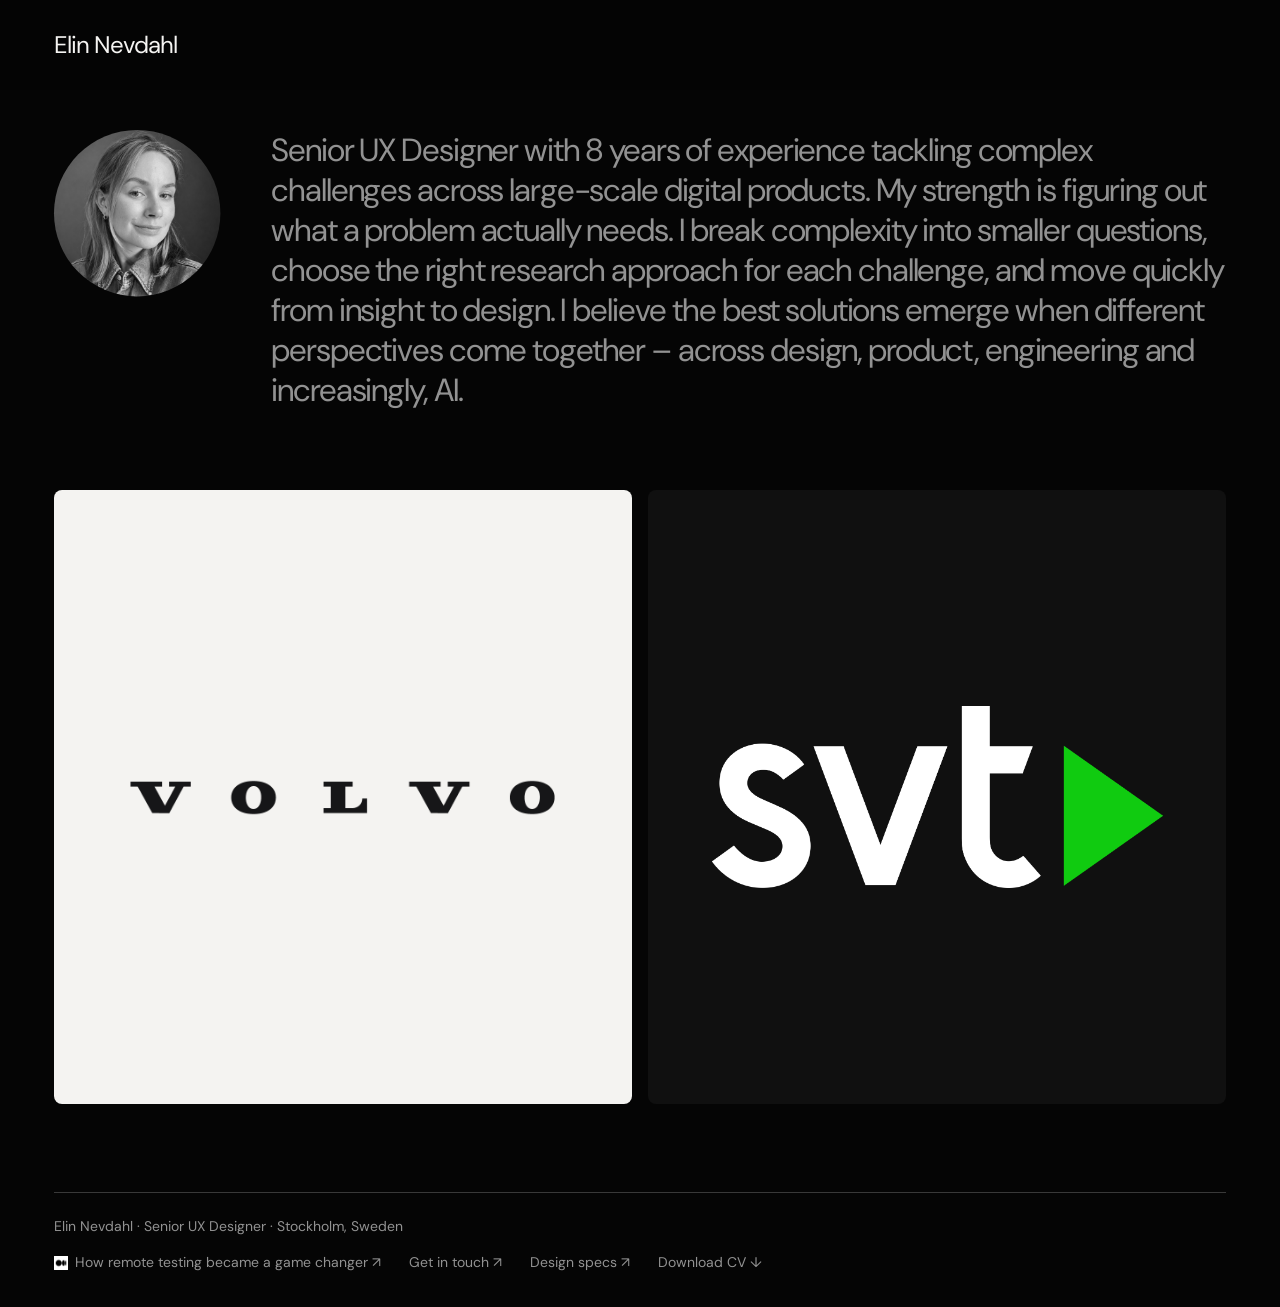
==== commit 78bf6fc9: "updated chart for safari" ====
--- a/index.html
+++ b/index.html
@@ -6,7 +6,7 @@
   <meta name="viewport" content="width=device-width, initial-scale=1" />
   <meta name="theme-color" content="#050505" />
   <title>Elin Nevdahl — Senior UX Designer</title>
-  <link rel="stylesheet" href="styles.css" />
+  <link rel="stylesheet" href="styles.css?v=20261118-2" />
 </head>
 
 <body>
--- a/styles.css
+++ b/styles.css
@@ -7,7 +7,10 @@
   --color-text-muted: #929292;
   --color-divider: #393939;
   --color-surface-light: #f4f3f1;
+  --color-surface-raised: #101010;
   --color-text-on-light: #101010;
+  --color-chart-light: #7db8c7;
+  --color-chart-dark: #1473ad;
 
   --font-sans: 'DM Sans', Arial, sans-serif;
   --page-gutter: clamp(20px, 4.2vw, 82px);
@@ -90,19 +93,6 @@
   outline: 2px solid var(--color-text);
   outline-offset: 5px;
   border-radius: 2px;
-}
-
-.header-avatar {
-  display: block;
-  width: 38px;
-  height: 38px;
-  flex: 0 0 auto;
-  object-fit: cover;
-  border: 1px solid var(--color-divider);
-  border-radius: 50%;
-  filter: grayscale(1);
-  clip-path: circle(46% at 50% 50%);
-  transform: scale(1.087);
 }
 
 .page-shell {
@@ -157,10 +147,9 @@
 .project-links {
   display: grid;
   grid-template-columns: repeat(2, minmax(0, 1fr));
+  gap: var(--space-2);
   min-height: clamp(300px, 48vw, 730px);
-  border: 1px solid var(--color-text);
-  border-radius: 8px;
-  overflow: hidden;
+  overflow: visible;
 }
 
 .brand-panel {
@@ -170,6 +159,7 @@
   align-items: center;
   justify-content: center;
   overflow: hidden;
+  border-radius: 8px;
   text-decoration: none;
   transition: filter .25s ease;
 }
@@ -179,13 +169,12 @@
 }
 
 .volvo-brand {
-  border-right: 1px solid var(--color-page);
   background: var(--color-surface-light);
   color: var(--color-text-on-light);
 }
 
 .svt-brand {
-  background: var(--color-page);
+  background: var(--color-surface-raised);
   color: var(--color-text);
 }
 
@@ -207,6 +196,7 @@
 
 .svt-home-logo {
   width: min(78%, 760px);
+  mix-blend-mode: screen;
 }
 
 .panel-caption {
@@ -222,6 +212,27 @@
   opacity: .75;
 }
 
+@media (hover: hover) and (pointer: fine) {
+  .panel-caption {
+    opacity: 0;
+    transition: opacity 220ms ease;
+  }
+
+  .brand-panel:hover .panel-caption,
+  .brand-panel:focus-visible .panel-caption {
+    opacity: .75;
+  }
+
+  .brand-logo {
+    transition: transform 260ms ease;
+  }
+
+  .brand-panel:hover .brand-logo,
+  .brand-panel:focus-visible .brand-logo {
+    transform: scale(1.035);
+  }
+}
+
 .case-page,
 .svt-page {
   padding-top: var(--space-page-top);
@@ -389,8 +400,54 @@
   line-height: 1.45;
 }
 
+@media (hover: hover) and (pointer: fine) {
+  .steps article {
+    opacity: .62;
+    transition: opacity 240ms ease;
+  }
+
+  .steps article:hover,
+  .steps article:focus-within {
+    opacity: 1;
+  }
+}
+
+@media (prefers-reduced-motion: reduce) {
+  .steps article,
+  .brand-logo,
+  .panel-caption {
+    transition: none;
+  }
+
+  .brand-panel:hover .brand-logo,
+  .brand-panel:focus-visible .brand-logo {
+    transform: none;
+  }
+
+}
+
 .media-figure {
   margin: 0 0 var(--space-5);
+}
+
+.media-figure.reveal-on-scroll {
+  opacity: 0;
+  transform: translateY(14px);
+  transition: opacity 520ms ease-out, transform 520ms cubic-bezier(.2, .7, .2, 1);
+}
+
+.media-figure.reveal-on-scroll.is-visible {
+  opacity: 1;
+  transform: translateY(0);
+}
+
+@media (prefers-reduced-motion: reduce) {
+  .media-figure.reveal-on-scroll,
+  .media-figure.reveal-on-scroll.is-visible {
+    opacity: 1;
+    transform: none;
+    transition: none;
+  }
 }
 
 .project-image {
@@ -428,6 +485,304 @@
 
 .chart-project-image {
   width: min(65%, 900px);
+}
+
+.quality-chart {
+  width: min(65%, 900px);
+}
+
+.quality-chart-heading {
+  display: flex;
+  align-items: flex-end;
+  justify-content: space-between;
+  gap: var(--space-2);
+  margin-bottom: var(--space-3);
+}
+
+.quality-chart-heading h4 {
+  margin: 0;
+  font-size: var(--type-step-title);
+  font-weight: 600;
+}
+
+.quality-chart-heading p,
+.quality-chart-hint,
+.quality-chart-disclaimer {
+  margin: 4px 0 0;
+  color: var(--color-text-muted);
+  font-size: var(--type-label);
+  line-height: 1.4;
+}
+
+.quality-chart-hint {
+  margin: 0;
+  text-align: right;
+}
+
+.score-legend {
+  display: flex;
+  flex-wrap: wrap;
+  gap: var(--space-1) var(--space-3);
+  margin-bottom: var(--space-2);
+  color: var(--color-text-muted);
+  font-size: var(--type-label);
+}
+
+.score-legend-swatch {
+  display: inline-block;
+  width: 9px;
+  height: 9px;
+  margin-right: 7px;
+  vertical-align: 0;
+}
+
+.score-legend-swatch.old-design {
+  background: var(--color-chart-light);
+}
+
+.score-legend-swatch.new-design {
+  background: var(--color-chart-dark);
+}
+
+.quality-chart-scroll {
+  overflow-x: auto;
+  padding: 4px 2px 8px 0;
+}
+
+.quality-chart-body {
+  display: grid;
+  grid-template-columns: 48px minmax(0, 1fr);
+  gap: var(--space-2);
+}
+
+.quality-axis {
+  display: flex;
+  height: 220px;
+  flex-direction: column;
+  align-items: flex-end;
+  justify-content: space-between;
+  padding-right: 4px;
+  color: var(--color-text-muted);
+  font-size: var(--type-label);
+  line-height: 1;
+}
+
+.quality-plot {
+  position: relative;
+  min-width: 0;
+}
+
+.quality-grid-lines {
+  position: absolute;
+  top: 0;
+  right: 0;
+  left: 0;
+  display: flex;
+  height: 220px;
+  flex-direction: column;
+  justify-content: space-between;
+  pointer-events: none;
+}
+
+.quality-grid-lines span {
+  border-top: 1px solid var(--color-divider);
+}
+
+.quality-bars {
+  position: relative;
+  display: grid;
+  grid-template-columns: repeat(7, minmax(0, 1fr));
+  gap: var(--space-1);
+  margin: 0;
+  padding: 0;
+  list-style: none;
+}
+
+.quality-bars li {
+  min-width: 0;
+  text-align: center;
+}
+
+.quality-bar {
+  position: relative;
+  display: block;
+  width: 100%;
+  height: 220px;
+  padding: 0;
+  border: 0;
+  background: transparent;
+  color: var(--color-text);
+  cursor: pointer;
+}
+
+.quality-bar:focus-visible {
+  outline: 2px solid var(--color-text);
+  outline-offset: -2px;
+}
+
+.quality-bar-fill {
+  position: absolute;
+  z-index: 1;
+  right: 15%;
+  bottom: 0;
+  left: 15%;
+  height: var(--bar-height);
+  background: var(--color-chart-light);
+  transition: filter 180ms ease;
+}
+
+.quality-bar-value {
+  position: absolute;
+  z-index: 2;
+  bottom: calc(var(--bar-height) + 8px);
+  left: 50%;
+  padding: 4px 6px;
+  border-radius: 2px;
+  background: var(--color-surface-light);
+  color: var(--color-text-on-light);
+  font-family: 'Courier New', monospace;
+  font-size: var(--type-label);
+  line-height: 1.2;
+  opacity: 0;
+  pointer-events: none;
+  transform: translate(-50%, 4px);
+  transition: opacity 180ms ease, transform 180ms ease;
+}
+
+.score-groups {
+  position: relative;
+  display: grid;
+  grid-template-columns: repeat(3, minmax(0, 1fr));
+  gap: var(--space-3);
+  margin: 0;
+  padding: 0;
+  list-style: none;
+}
+
+.score-groups li {
+  min-width: 0;
+  text-align: center;
+}
+
+.score-pair {
+  display: flex;
+  height: 220px;
+  align-items: stretch;
+  justify-content: center;
+  gap: var(--space-1);
+}
+
+.score-bar {
+  position: relative;
+  display: block;
+  width: 43%;
+  height: 100%;
+  padding: 0;
+  border: 0;
+  background: transparent;
+  cursor: pointer;
+}
+
+.score-bar:focus-visible {
+  outline: 2px solid var(--color-text);
+  outline-offset: -2px;
+}
+
+.score-bar-fill {
+  position: absolute;
+  z-index: 1;
+  right: 0;
+  bottom: 0;
+  left: 0;
+  height: var(--bar-height);
+  background: var(--score-color);
+  transition: filter 180ms ease;
+}
+
+.score-bar-value {
+  position: absolute;
+  z-index: 2;
+  bottom: calc(var(--bar-height) + 8px);
+  left: 50%;
+  padding: 4px 6px;
+  border-radius: 2px;
+  background: var(--color-surface-light);
+  color: var(--color-text-on-light);
+  font-family: 'Courier New', monospace;
+  font-size: var(--type-label);
+  line-height: 1.2;
+  opacity: 0;
+  pointer-events: none;
+  transform: translate(-50%, 4px);
+  transition: opacity 180ms ease, transform 180ms ease;
+}
+
+.score-bar:hover .score-bar-fill,
+.score-bar:focus .score-bar-fill {
+  filter: brightness(1.18);
+}
+
+.quality-bar:hover .quality-bar-fill,
+.quality-bar:focus .quality-bar-fill {
+  filter: brightness(1.18);
+}
+
+.score-bar:hover .score-bar-value,
+.score-bar:focus .score-bar-value {
+  opacity: 1;
+  transform: translate(-50%, 0);
+}
+
+.quality-bar:hover .quality-bar-value,
+.quality-bar:focus .quality-bar-value {
+  opacity: 1;
+  transform: translate(-50%, 0);
+}
+
+.quality-category {
+  display: block;
+  margin-top: var(--space-1);
+  color: var(--color-text-muted);
+  font-size: var(--type-label);
+  line-height: 1.25;
+  overflow-wrap: anywhere;
+}
+
+.quality-chart-disclaimer {
+  margin-top: var(--space-2);
+}
+
+@media (max-width: 800px) {
+  .quality-chart {
+    width: 100%;
+  }
+
+  .quality-chart-heading {
+    align-items: flex-start;
+  }
+}
+
+@media (max-width: 600px) {
+  .quality-chart-body {
+    min-width: 600px;
+  }
+
+  .score-chart .quality-chart-body {
+    min-width: 480px;
+  }
+
+  .quality-chart-hint {
+    max-width: 128px;
+  }
+}
+
+@media (prefers-reduced-motion: reduce) {
+  .quality-bar-fill,
+  .quality-bar-value,
+  .score-bar-fill,
+  .score-bar-value {
+    transition: none;
+  }
 }
 
 .journey-project-image {
@@ -711,14 +1066,9 @@
     height: 74px;
   }
 
-  .header-avatar {
-    width: 32px;
-    height: 32px;
-  }
-
   :root {
     --type-wordmark: 20px;
-    --type-lead: 22px;
+    --type-lead: 18px;
     --type-section: 24px;
     --type-case-title: 32px;
     --space-4: 24px;
@@ -750,12 +1100,18 @@
 
   .volvo-brand {
     border-right: 0;
-    border-bottom: 1px solid var(--color-page);
   }
 
   .panel-caption {
     right: 14px;
     left: 14px;
+  }
+
+  .panel-caption,
+  .brand-panel:hover .panel-caption,
+  .brand-panel:focus-visible .panel-caption {
+    opacity: .75;
+    transition: none;
   }
 
   .case-nav {
@@ -825,11 +1181,6 @@
     gap: 14px;
   }
 
-  .header-avatar {
-    width: 32px;
-    height: 32px;
-  }
-
   .steps.five,
   .steps.four {
     grid-template-columns: 1fr;
